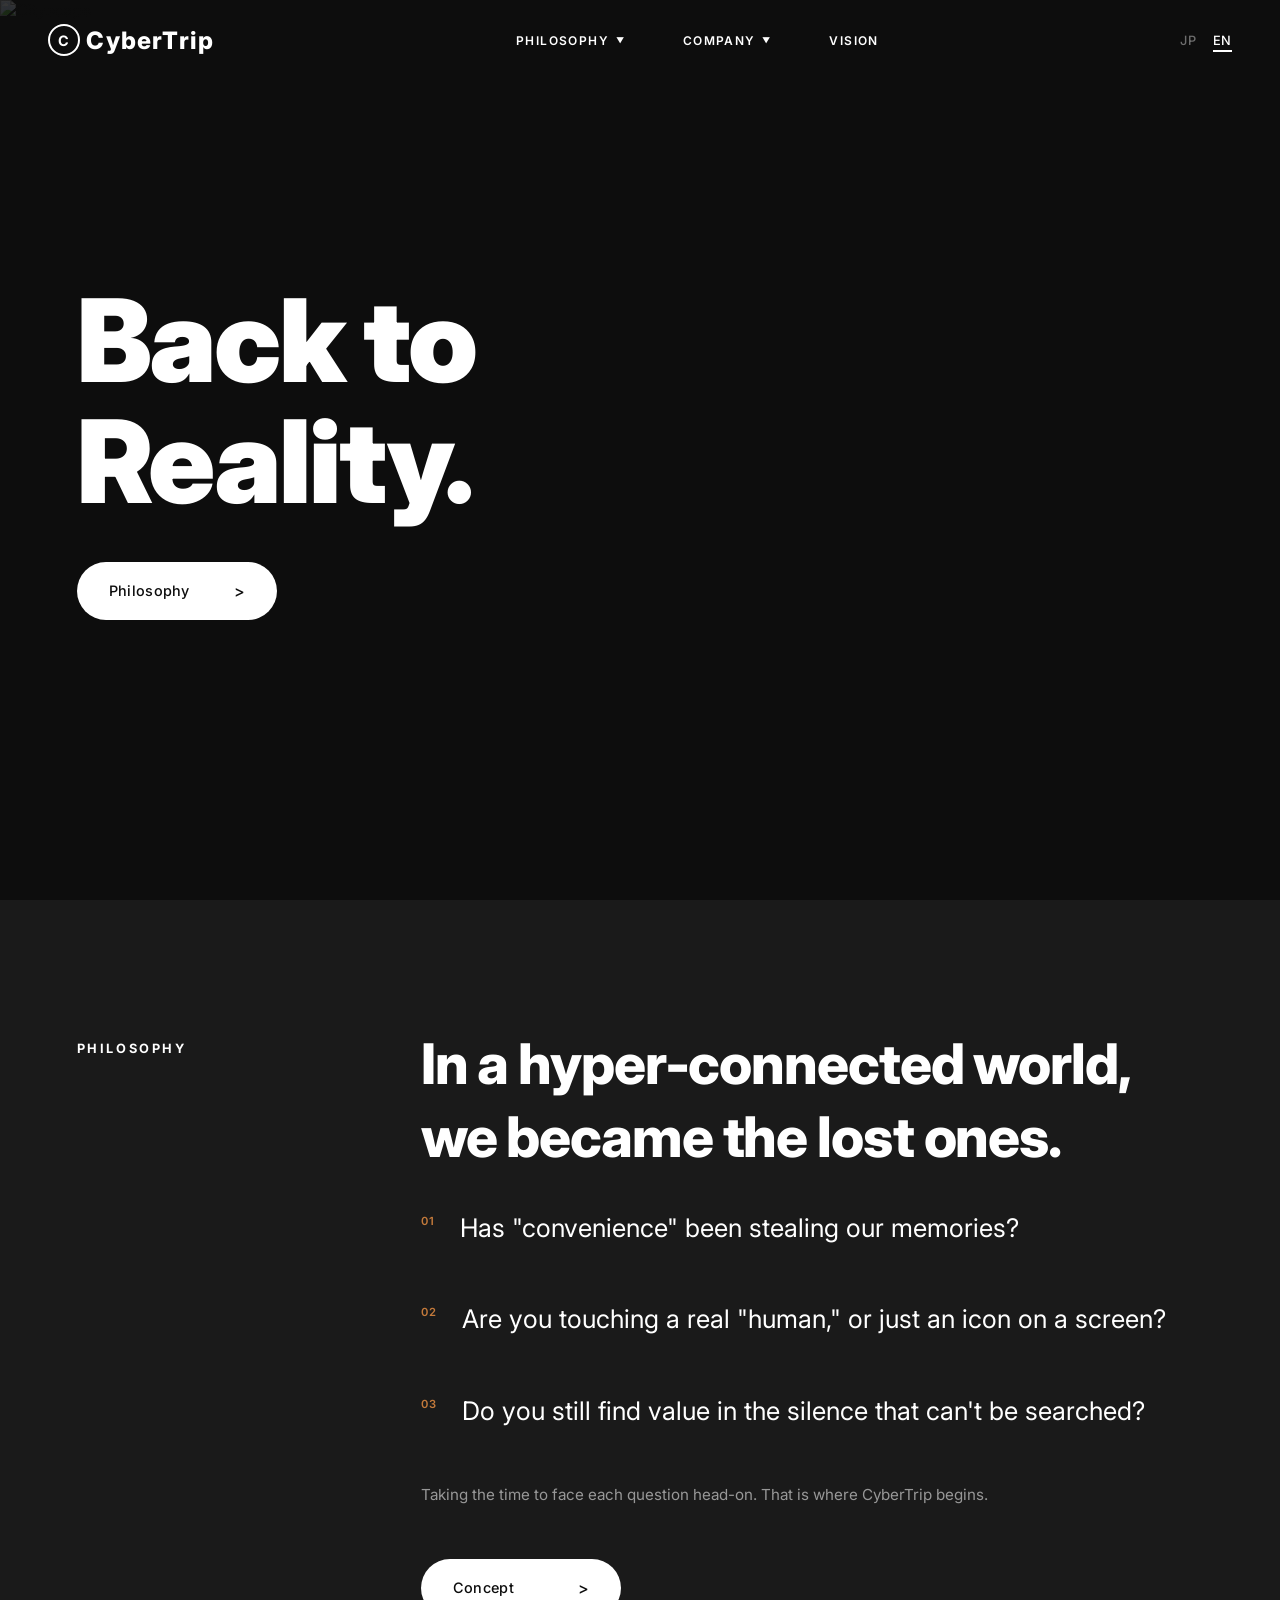
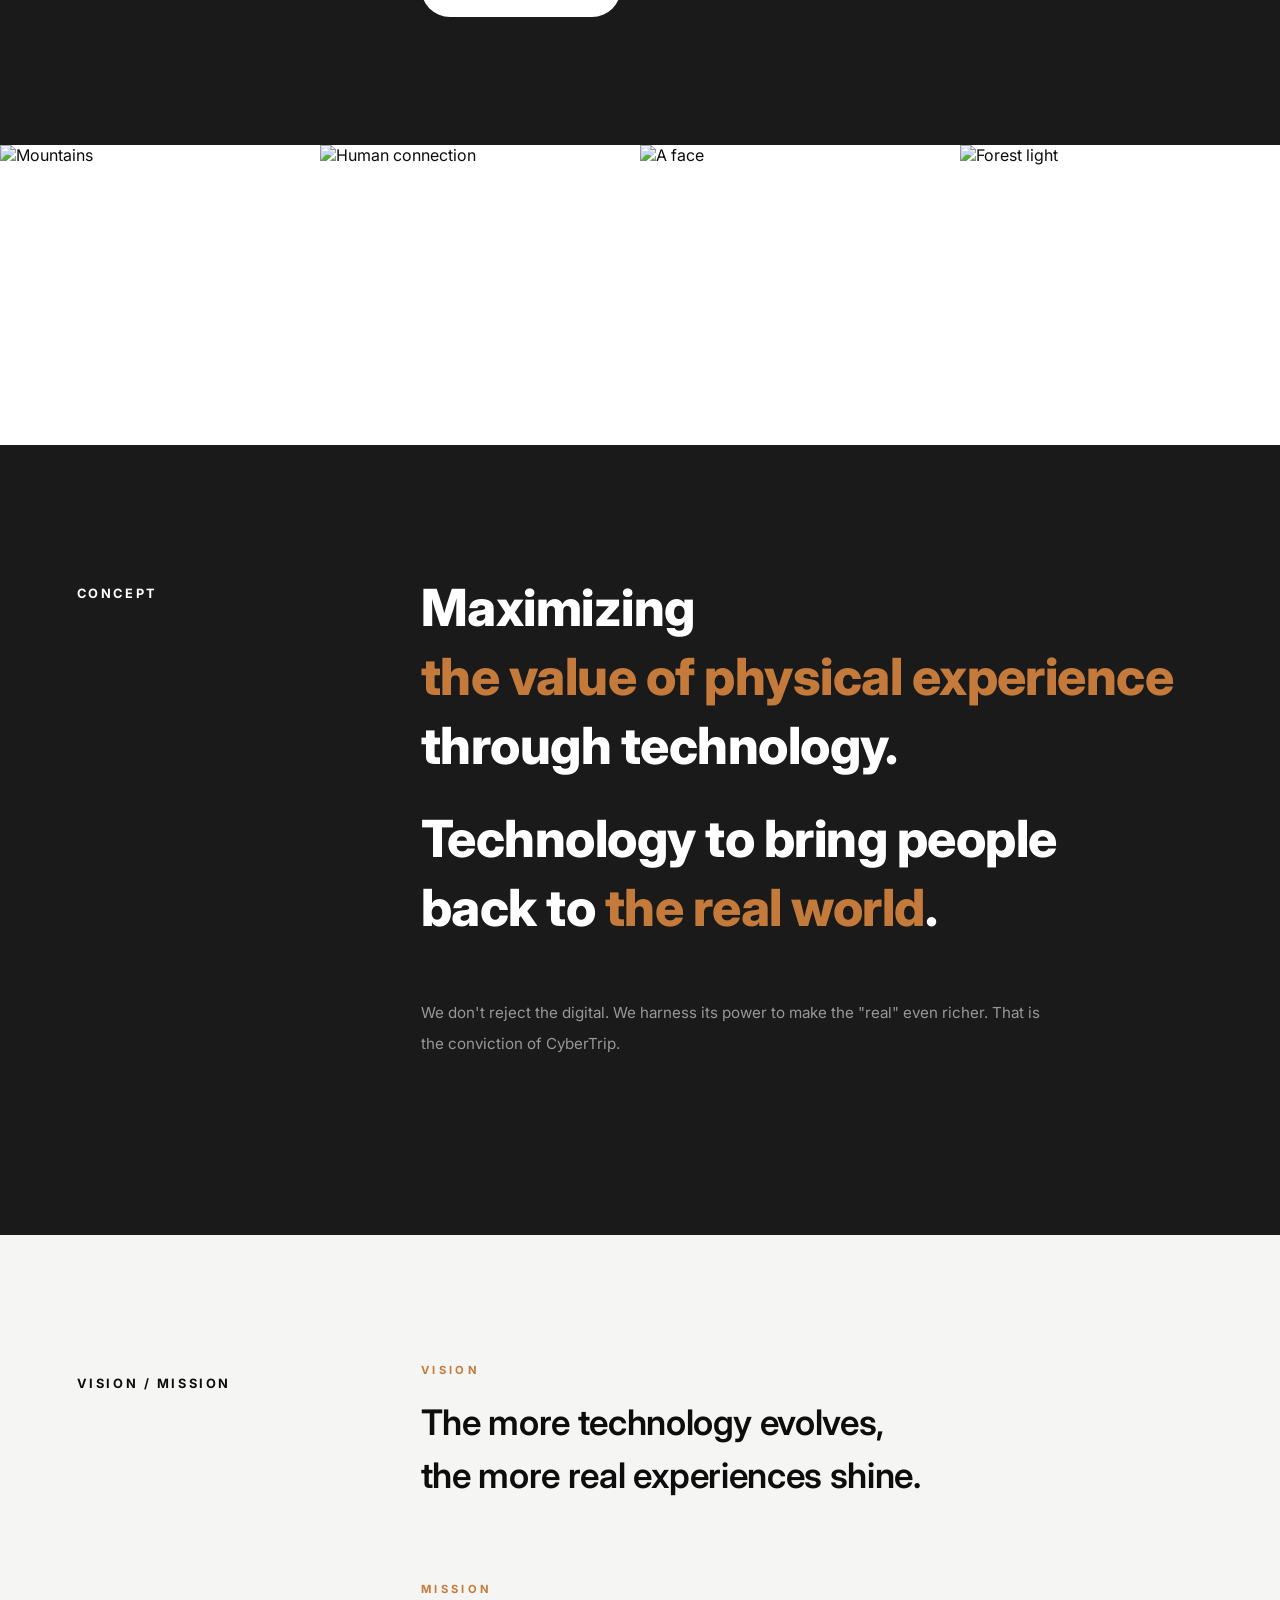
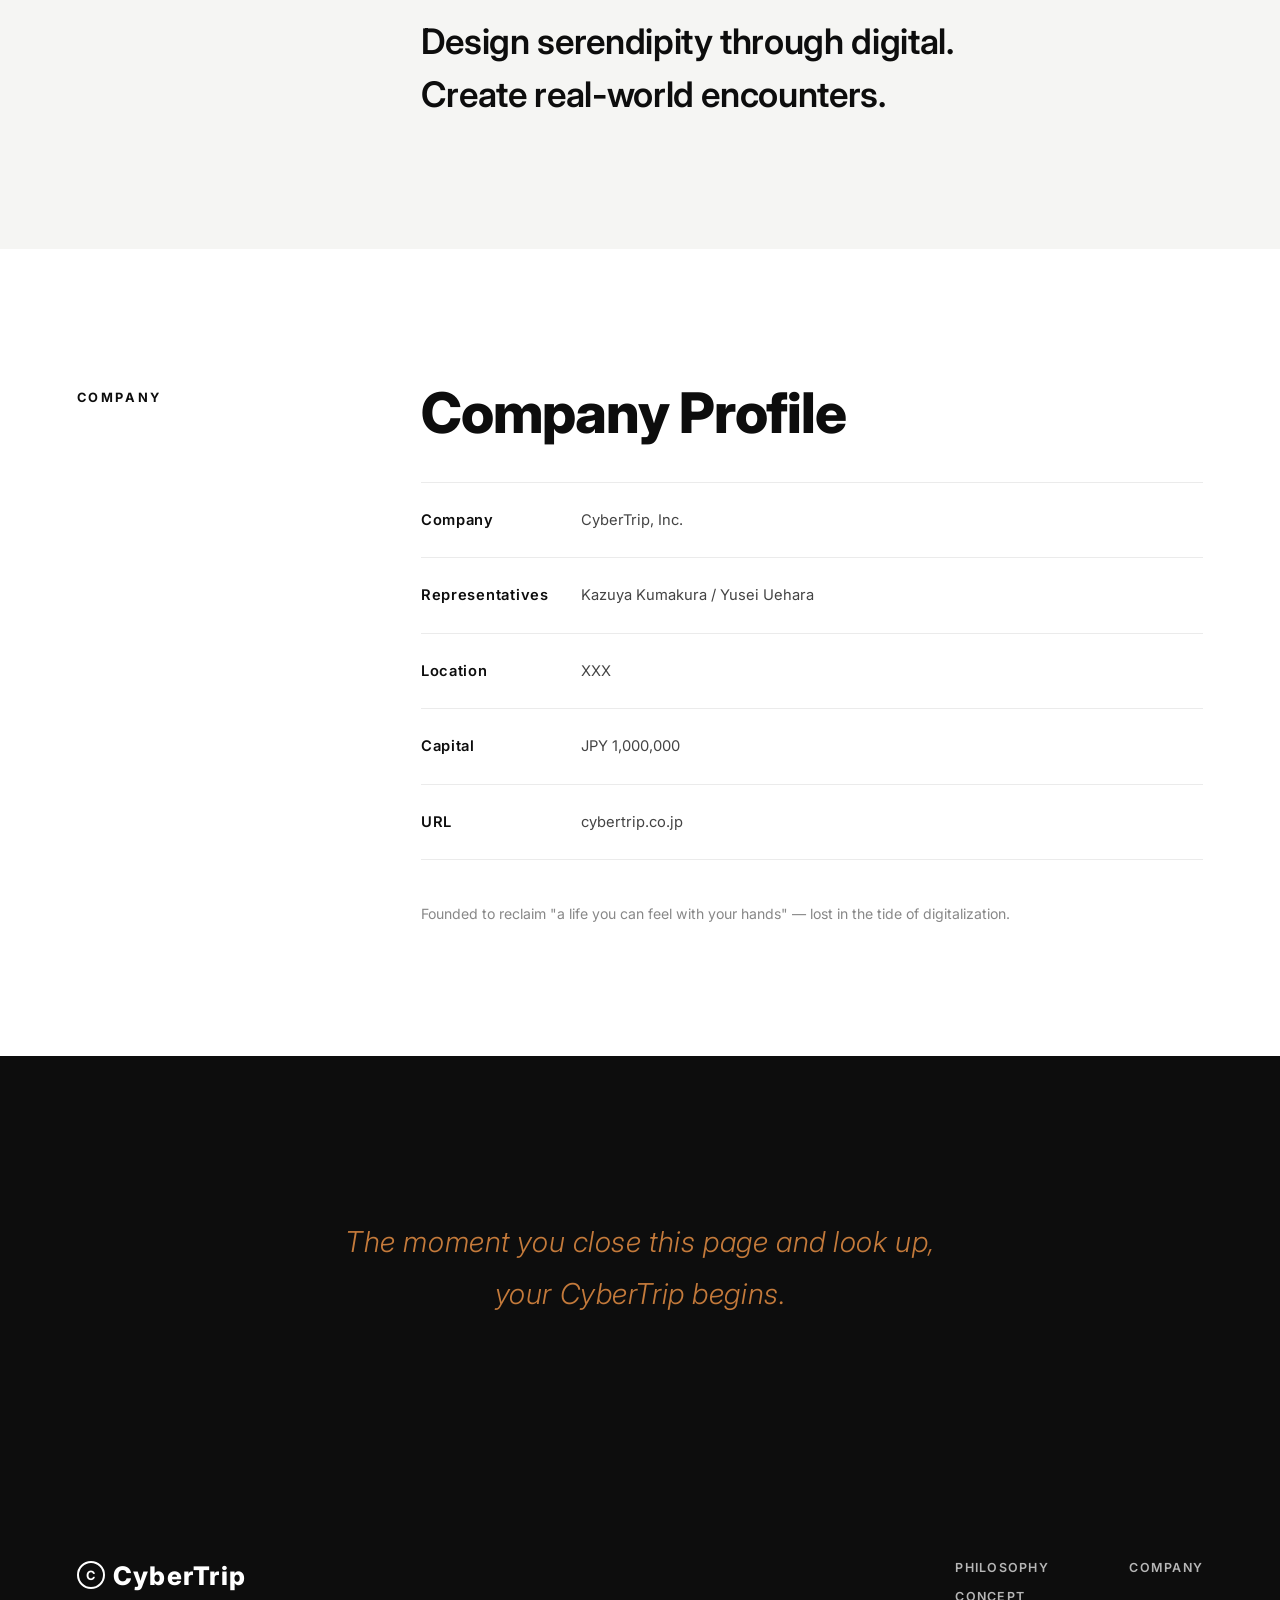
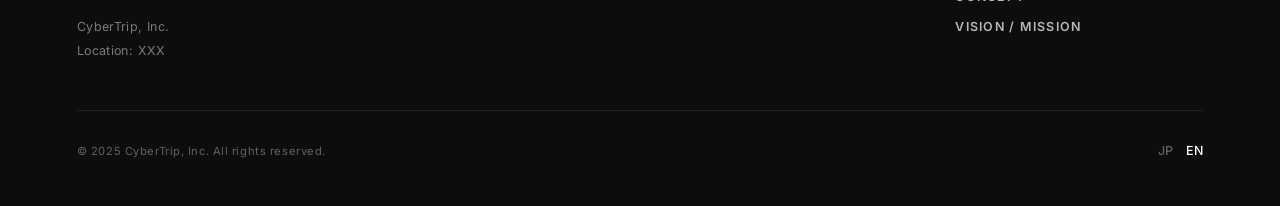
==== en/index.html @ 6051e89f "Initial commit: cybertrip website" ====
<!DOCTYPE html>
<html lang="en">
<head>
  <meta charset="UTF-8">
  <meta name="viewport" content="width=device-width, initial-scale=1.0">
  <title>CyberTrip — Back to Reality.</title>
  <meta name="description" content="Maximizing the value of physical experience through technology. Technology to bring people back to the real world. CyberTrip, Inc.">
  <link rel="canonical" href="https://cybertrip.co.jp/en/">
  <link rel="stylesheet" href="../css/style.css">
</head>
<body class="en">

  <!-- ======== HEADER ======== -->
  <header class="header header--hero">
    <a href="#" class="logo">
      <span class="logo-mark">C</span>
      CyberTrip
    </a>

    <nav class="nav-main">
      <!-- PHILOSOPHY -->
      <div class="nav-item">
        <a href="#philosophy">Philosophy <span class="nav-arrow">▼</span></a>
        <div class="mega-dropdown">
          <div class="mega-dropdown-inner">
            <div>
              <div class="mega-title">PHILOSOPHY</div>
              <a href="#philosophy" class="mega-top-link">Philosophy Top <span>></span></a>
            </div>
            <div class="mega-links">
              <a href="#philosophy">Our Questions</a>
              <a href="#concept">Concept</a>
              <a href="#vision">Vision / Mission</a>
            </div>
          </div>
        </div>
      </div>

      <!-- COMPANY -->
      <div class="nav-item">
        <a href="#company">Company <span class="nav-arrow">▼</span></a>
        <div class="mega-dropdown">
          <div class="mega-dropdown-inner">
            <div>
              <div class="mega-title">COMPANY</div>
              <a href="#company" class="mega-top-link">Company Profile <span>></span></a>
            </div>
            <div class="mega-links">
              <a href="#company">Profile</a>
              <a href="#vision">Vision / Mission</a>
            </div>
          </div>
        </div>
      </div>

      <!-- VISION -->
      <div class="nav-item">
        <a href="#vision">Vision</a>
      </div>
    </nav>

    <div class="lang-switch">
      <a href="../ja/">JP</a>
      <a href="../en/" class="active">EN</a>
    </div>

    <div class="hamburger" aria-label="Menu">
      <span></span><span></span><span></span>
    </div>
  </header>

  <!-- ======== HERO ======== -->
  <section class="hero">
    <div class="hero-bg">
      <img src="https://images.unsplash.com/photo-1477959858617-67f85cf4f1df?w=1920&q=80" alt="Cityscape">
      <div class="hero-bg-gradient"></div>
    </div>
    <div class="hero-clip">
      <img src="https://images.unsplash.com/photo-1501139083538-0139583c060f?w=1200&q=80" alt="Nature and time">
    </div>
    <div class="hero-content">
      <h1 class="hero-title">
        Back to<br>Reality.
      </h1>
      <a href="#philosophy" class="btn-pill btn-pill--white">
        Philosophy <span class="arrow">></span>
      </a>
    </div>
  </section>

  <!-- ======== PHILOSOPHY (dark) ======== -->
  <section class="section section--dark" id="philosophy">
    <div class="section-inner">
      <div class="section-label">Philosophy</div>
      <div>
        <h2 class="section-heading fade-up" style="color:#fff;">
          In a hyper-connected world,<br>we became the lost ones.
        </h2>
        <div class="philosophy-statements">
          <div class="philosophy-item">
            <span class="philosophy-num">01</span>
            <p class="philosophy-text">Has "convenience" been stealing our memories?</p>
          </div>
          <div class="philosophy-item">
            <span class="philosophy-num">02</span>
            <p class="philosophy-text">Are you touching a real "human," or just an icon on a screen?</p>
          </div>
          <div class="philosophy-item">
            <span class="philosophy-num">03</span>
            <p class="philosophy-text">Do you still find value in the silence that can't be searched?</p>
          </div>
        </div>
        <p class="section-body">
          Taking the time to face each question head-on. That is where CyberTrip begins.
        </p>
        <a href="#concept" class="btn-pill btn-pill--white">
          Concept <span class="arrow">></span>
        </a>
      </div>
    </div>
  </section>

  <!-- ======== IMAGE ROW ======== -->
  <div class="image-row">
    <div class="img-cell">
      <img src="https://images.unsplash.com/photo-1506905925346-21bda4d32df4?w=600&q=75" alt="Mountains">
    </div>
    <div class="img-cell">
      <img src="https://images.unsplash.com/photo-1529156069898-49953e39b3ac?w=600&q=75" alt="Human connection">
    </div>
    <div class="img-cell">
      <img src="https://images.unsplash.com/photo-1507003211169-0a1dd7228f2d?w=600&q=75" alt="A face">
    </div>
    <div class="img-cell">
      <img src="https://images.unsplash.com/photo-1441974231531-c6227db76b6e?w=600&q=75" alt="Forest light">
    </div>
  </div>

  <!-- ======== CONCEPT (dark) ======== -->
  <section class="section section--dark" id="concept">
    <div class="section-inner">
      <div class="section-label">Concept</div>
      <div class="concept-block">
        <p class="concept-text fade-up">
          Maximizing<br><span class="accent">the value of physical experience</span><br>through technology.
        </p>
        <p class="concept-text fade-up">
          Technology to bring people<br>back to <span class="accent">the real world</span>.
        </p>
        <p class="section-body" style="margin-top:2rem;">
          We don't reject the digital. We harness its power to make the "real" even richer. That is the conviction of CyberTrip.
        </p>
      </div>
    </div>
  </section>

  <!-- ======== VISION / MISSION (light) ======== -->
  <section class="section section--light" id="vision">
    <div class="section-inner">
      <div class="section-label">Vision / Mission</div>
      <div class="vm-blocks">
        <div class="vm-item">
          <div class="vm-label">Vision</div>
          <p class="vm-text">
            The more technology evolves,<br>the more real experiences shine.
          </p>
        </div>
        <div class="vm-item">
          <div class="vm-label">Mission</div>
          <p class="vm-text">
            Design serendipity through digital.<br>Create real-world encounters.
          </p>
        </div>
      </div>
    </div>
  </section>

  <!-- ======== COMPANY (white) ======== -->
  <section class="section section--white" id="company">
    <div class="section-inner">
      <div class="section-label">Company</div>
      <div>
        <h2 class="section-heading fade-up">Company Profile</h2>
        <div class="company-grid fade-up">
          <div class="company-row">
            <span class="company-key">Company</span>
            <span class="company-value">CyberTrip, Inc.</span>
          </div>
          <div class="company-row">
            <span class="company-key">Representatives</span>
            <span class="company-value">Kazuya Kumakura / Yusei Uehara</span>
          </div>
          <div class="company-row">
            <span class="company-key">Location</span>
            <span class="company-value">XXX</span>
          </div>
          <div class="company-row">
            <span class="company-key">Capital</span>
            <span class="company-value">JPY 1,000,000</span>
          </div>
          <div class="company-row">
            <span class="company-key">URL</span>
            <span class="company-value">cybertrip.co.jp</span>
          </div>
        </div>
        <p class="company-note fade-up">
          Founded to reclaim "a life you can feel with your hands" — lost in the tide of digitalization.
        </p>
      </div>
    </div>
  </section>

  <!-- ======== CLOSING ======== -->
  <section class="closing">
    <p class="closing-text">
      The moment you close this page and look up,<br>your CyberTrip begins.
    </p>
  </section>

  <!-- ======== FOOTER ======== -->
  <footer class="footer">
    <div class="footer-inner">
      <div>
        <div class="footer-logo">
          <span class="logo-mark">C</span>
          CyberTrip
        </div>
        <div class="footer-company-info">
          CyberTrip, Inc.<br>
          Location: XXX
        </div>
      </div>
      <div class="footer-links">
        <div class="footer-links-col">
          <a href="#philosophy">Philosophy</a>
          <a href="#concept">Concept</a>
          <a href="#vision">Vision / Mission</a>
        </div>
        <div class="footer-links-col">
          <a href="#company">Company</a>
        </div>
      </div>
    </div>
    <div class="footer-bottom">
      <span class="footer-copy">&copy; 2025 CyberTrip, Inc. All rights reserved.</span>
      <div class="footer-bottom-right">
        <div class="footer-lang">
          <a href="../ja/">JP</a>
          <a href="../en/" class="active">EN</a>
        </div>
      </div>
    </div>
  </footer>

  <script src="../js/script.js"></script>
</body>
</html>
---- css/style.css ----
/* ============================================
   CyberTrip Corporate Site
   CARTA-inspired modern corporate design
   ============================================ */

@import url('https://fonts.googleapis.com/css2?family=Inter:wght@300;400;500;600;700;800;900&family=Noto+Sans+JP:wght@300;400;500;600;700;800;900&family=Noto+Serif+JP:wght@300;400;500;600;700&display=swap');

/* --- Reset --- */
*, *::before, *::after {
  margin: 0;
  padding: 0;
  box-sizing: border-box;
}

:root {
  --black: #0d0d0d;
  --dark: #1a1a1a;
  --dark-gray: #2a2a2a;
  --mid-gray: #888;
  --light-gray: #f5f5f3;
  --white: #ffffff;
  --accent: #c47a3b;
  --font-en: 'Inter', -apple-system, BlinkMacSystemFont, sans-serif;
  --font-ja: 'Noto Sans JP', 'Hiragino Sans', sans-serif;
  --font-ja-serif: 'Noto Serif JP', 'Yu Mincho', serif;
  --header-h: 80px;
  --ease: cubic-bezier(0.25, 0.46, 0.45, 0.94);
}

html {
  scroll-behavior: smooth;
  -webkit-font-smoothing: antialiased;
  -moz-osx-font-smoothing: grayscale;
  font-size: 16px;
}

body {
  font-family: var(--font-ja);
  color: var(--black);
  background: var(--white);
  overflow-x: hidden;
}

body.en {
  font-family: var(--font-en);
}

a {
  color: inherit;
  text-decoration: none;
}

img {
  max-width: 100%;
  display: block;
}

/* ============================================
   HEADER / NAVIGATION
   ============================================ */
.header {
  position: fixed;
  top: 0;
  left: 0;
  width: 100%;
  height: var(--header-h);
  z-index: 1000;
  display: flex;
  align-items: center;
  justify-content: space-between;
  padding: 0 3rem;
  transition: background 0.4s ease, box-shadow 0.4s ease;
}

.header--hero {
  background: transparent;
}

.header--scrolled {
  background: rgba(13, 13, 13, 0.95);
  backdrop-filter: blur(10px);
  box-shadow: 0 1px 0 rgba(255,255,255,0.06);
}

/* Logo */
.logo {
  font-family: var(--font-en);
  font-size: 1.5rem;
  font-weight: 800;
  color: var(--white);
  letter-spacing: 0.05em;
  display: flex;
  align-items: center;
  gap: 0.4rem;
}

.logo-mark {
  width: 32px;
  height: 32px;
  border: 2.5px solid var(--white);
  border-radius: 50%;
  display: flex;
  align-items: center;
  justify-content: center;
  font-size: 0.9rem;
  font-weight: 700;
}

/* Main Nav */
.nav-main {
  display: flex;
  align-items: center;
  gap: 0;
}

.nav-item {
  position: relative;
}

.nav-item > a {
  display: flex;
  align-items: center;
  gap: 0.4rem;
  padding: 0 1.8rem;
  height: var(--header-h);
  font-family: var(--font-en);
  font-size: 0.75rem;
  font-weight: 600;
  letter-spacing: 0.12em;
  text-transform: uppercase;
  color: var(--white);
  transition: opacity 0.3s ease;
}

.nav-item > a:hover {
  opacity: 0.7;
}

.nav-arrow {
  font-size: 0.5rem;
  transition: transform 0.3s ease;
}

.nav-item:hover .nav-arrow {
  transform: rotate(180deg);
}

/* Mega Dropdown */
.mega-dropdown {
  position: absolute;
  top: var(--header-h);
  left: 50%;
  transform: translateX(-50%);
  background: var(--white);
  border-radius: 16px;
  padding: 2.5rem 3rem;
  min-width: 600px;
  box-shadow: 0 20px 60px rgba(0,0,0,0.15);
  opacity: 0;
  visibility: hidden;
  transition: all 0.35s var(--ease);
  pointer-events: none;
}

.nav-item:hover .mega-dropdown {
  opacity: 1;
  visibility: visible;
  pointer-events: auto;
  transform: translateX(-50%) translateY(0);
}

.mega-dropdown-inner {
  display: grid;
  grid-template-columns: 200px 1fr;
  gap: 2rem;
}

.mega-title {
  font-family: var(--font-en);
  font-size: 1.4rem;
  font-weight: 800;
  color: var(--black);
  letter-spacing: 0.02em;
}

.mega-top-link {
  display: flex;
  align-items: center;
  justify-content: space-between;
  margin-top: 1.2rem;
  padding-bottom: 1rem;
  border-bottom: 1px solid #e0e0e0;
  font-size: 0.85rem;
  font-weight: 500;
  color: var(--black);
  transition: color 0.3s;
}

.mega-top-link:hover {
  color: var(--accent);
}

.mega-links {
  display: grid;
  grid-template-columns: 1fr 1fr;
  gap: 0.8rem 2rem;
  align-content: start;
}

.mega-links a {
  display: flex;
  align-items: center;
  gap: 0.5rem;
  font-size: 0.85rem;
  font-weight: 600;
  color: var(--black);
  letter-spacing: 0.03em;
  padding: 0.4rem 0;
  transition: color 0.3s;
}

.mega-links a::before {
  content: '>';
  font-size: 0.7rem;
  color: var(--mid-gray);
}

.mega-links a:hover {
  color: var(--accent);
}

/* Language Switch */
.lang-switch {
  display: flex;
  align-items: center;
  gap: 1rem;
}

.lang-switch a {
  font-family: var(--font-en);
  font-size: 0.8rem;
  font-weight: 500;
  color: rgba(255,255,255,0.4);
  letter-spacing: 0.05em;
  transition: color 0.3s;
}

.lang-switch a:hover {
  color: var(--white);
}

.lang-switch a.active {
  color: var(--white);
  position: relative;
}

.lang-switch a.active::after {
  content: '';
  position: absolute;
  bottom: -4px;
  left: 0;
  width: 100%;
  height: 1.5px;
  background: var(--white);
}

/* Mobile hamburger */
.hamburger {
  display: none;
  flex-direction: column;
  gap: 6px;
  cursor: pointer;
  padding: 8px;
  z-index: 1100;
}

.hamburger span {
  width: 24px;
  height: 1.5px;
  background: var(--white);
  transition: all 0.3s ease;
}

.hamburger.open span:nth-child(1) {
  transform: rotate(45deg) translate(5px, 5px);
}
.hamburger.open span:nth-child(2) {
  opacity: 0;
}
.hamburger.open span:nth-child(3) {
  transform: rotate(-45deg) translate(5px, -5px);
}

/* ============================================
   HERO SECTION
   ============================================ */
.hero {
  position: relative;
  width: 100%;
  height: 100vh;
  min-height: 600px;
  display: flex;
  align-items: center;
  overflow: hidden;
  background: var(--black);
}

.hero-bg {
  position: absolute;
  inset: 0;
  z-index: 0;
}

.hero-bg img {
  width: 100%;
  height: 100%;
  object-fit: cover;
  opacity: 0.55;
}

.hero-bg-gradient {
  position: absolute;
  inset: 0;
  background: linear-gradient(
    180deg,
    rgba(13,13,13,0.7) 0%,
    rgba(13,13,13,0.3) 40%,
    rgba(13,13,13,0.5) 100%
  );
}

/* Diagonal clip decoration */
.hero-clip {
  position: absolute;
  bottom: 0;
  right: 0;
  width: 55%;
  height: 100%;
  clip-path: polygon(25% 0, 100% 0, 100% 100%, 0 100%);
  z-index: 1;
}

.hero-clip img {
  width: 100%;
  height: 100%;
  object-fit: cover;
  opacity: 0.45;
}

.hero-content {
  position: relative;
  z-index: 5;
  padding: 0 6%;
  max-width: 1000px;
}

.hero-title {
  font-family: var(--font-en);
  font-size: clamp(3.5rem, 9vw, 8rem);
  font-weight: 900;
  color: var(--white);
  line-height: 1.05;
  letter-spacing: -0.02em;
  margin-bottom: 2.5rem;
}

.hero-title-ja {
  font-family: var(--font-ja);
  font-size: clamp(1.8rem, 4vw, 3.2rem);
  font-weight: 700;
  color: var(--white);
  line-height: 1.6;
  letter-spacing: 0.05em;
  margin-bottom: 2.5rem;
}

/* Pill button */
.btn-pill {
  display: inline-flex;
  align-items: center;
  justify-content: space-between;
  gap: 2rem;
  padding: 1.2rem 2rem;
  min-width: 200px;
  border-radius: 60px;
  font-family: var(--font-en);
  font-size: 0.9rem;
  font-weight: 500;
  letter-spacing: 0.02em;
  transition: all 0.4s var(--ease);
  cursor: pointer;
  border: none;
}

.btn-pill--white {
  background: var(--white);
  color: var(--black);
}

.btn-pill--white:hover {
  background: var(--light-gray);
  transform: translateY(-2px);
  box-shadow: 0 8px 30px rgba(0,0,0,0.2);
}

.btn-pill--dark {
  background: var(--black);
  color: var(--white);
}

.btn-pill--dark:hover {
  background: var(--dark);
  transform: translateY(-2px);
  box-shadow: 0 8px 30px rgba(0,0,0,0.15);
}

.btn-pill .arrow {
  font-size: 1rem;
  transition: transform 0.3s ease;
}

.btn-pill:hover .arrow {
  transform: translateX(4px);
}

/* ============================================
   CONTENT SECTIONS
   ============================================ */
.section {
  padding: 8rem 6%;
  position: relative;
}

.section--dark {
  background: var(--dark);
  color: var(--white);
}

.section--light {
  background: var(--light-gray);
  color: var(--black);
}

.section--white {
  background: var(--white);
  color: var(--black);
}

.section-inner {
  max-width: 1200px;
  margin: 0 auto;
  display: grid;
  grid-template-columns: 280px 1fr;
  gap: 4rem;
  align-items: start;
}

.section-label {
  font-family: var(--font-en);
  font-size: 0.8rem;
  font-weight: 700;
  letter-spacing: 0.2em;
  text-transform: uppercase;
  padding-top: 0.8rem;
}

.section-heading {
  font-size: clamp(2rem, 5vw, 3.5rem);
  font-weight: 800;
  line-height: 1.3;
  margin-bottom: 2rem;
}

.en .section-heading {
  font-family: var(--font-en);
  letter-spacing: -0.02em;
}

.section-body {
  font-size: 0.95rem;
  line-height: 2;
  color: var(--mid-gray);
  margin-bottom: 3rem;
  max-width: 640px;
}

.section--dark .section-body {
  color: rgba(255,255,255,0.55);
}

.section-btn {
  margin-top: 1rem;
}

/* ============================================
   PHILOSOPHY — Statements (dark section)
   ============================================ */
.philosophy-statements {
  display: flex;
  flex-direction: column;
  gap: 3rem;
  margin-bottom: 3rem;
}

.philosophy-item {
  display: flex;
  align-items: flex-start;
  gap: 1.5rem;
  opacity: 0;
  transform: translateY(30px);
  transition: all 0.8s var(--ease);
}

.philosophy-item.visible {
  opacity: 1;
  transform: translateY(0);
}

.philosophy-num {
  font-family: var(--font-en);
  font-size: 0.7rem;
  font-weight: 600;
  letter-spacing: 0.15em;
  color: var(--accent);
  padding-top: 0.5rem;
  flex-shrink: 0;
}

.philosophy-text {
  font-family: var(--font-ja-serif);
  font-size: clamp(1.1rem, 2vw, 1.5rem);
  font-weight: 400;
  line-height: 2;
  letter-spacing: 0.08em;
  color: var(--white);
}

.en .philosophy-text {
  font-family: var(--font-en);
  font-size: clamp(1.2rem, 2.2vw, 1.6rem);
  font-weight: 400;
  letter-spacing: 0;
  line-height: 1.7;
}

/* ============================================
   CONCEPT SECTION (full-bleed dark)
   ============================================ */
.concept-block {
  display: flex;
  flex-direction: column;
  gap: 1.5rem;
}

.concept-text {
  font-size: clamp(1.6rem, 4vw, 3rem);
  font-weight: 800;
  line-height: 1.5;
  letter-spacing: 0.02em;
}

.en .concept-text {
  font-family: var(--font-en);
  font-size: clamp(1.8rem, 4.5vw, 3.2rem);
  letter-spacing: -0.01em;
  line-height: 1.35;
}

.concept-text .accent {
  color: var(--accent);
}

/* ============================================
   VISION / MISSION (light section)
   ============================================ */
.vm-blocks {
  display: flex;
  flex-direction: column;
  gap: 5rem;
}

.vm-item {
  opacity: 0;
  transform: translateY(30px);
  transition: all 0.8s var(--ease);
}

.vm-item.visible {
  opacity: 1;
  transform: translateY(0);
}

.vm-label {
  font-family: var(--font-en);
  font-size: 0.7rem;
  font-weight: 700;
  letter-spacing: 0.3em;
  text-transform: uppercase;
  color: var(--accent);
  margin-bottom: 1.2rem;
}

.vm-text {
  font-size: clamp(1.3rem, 2.5vw, 2rem);
  font-weight: 600;
  line-height: 1.8;
  letter-spacing: 0.05em;
}

.en .vm-text {
  font-family: var(--font-en);
  font-size: clamp(1.4rem, 2.8vw, 2.2rem);
  font-weight: 600;
  letter-spacing: -0.01em;
  line-height: 1.5;
}

/* ============================================
   COMPANY PROFILE
   ============================================ */
.company-grid {
  display: grid;
  grid-template-columns: 1fr;
  gap: 0;
}

.company-row {
  display: grid;
  grid-template-columns: 160px 1fr;
  padding: 1.5rem 0;
  border-bottom: 1px solid rgba(0,0,0,0.08);
  font-size: 0.92rem;
  line-height: 1.8;
}

.company-row:first-child {
  border-top: 1px solid rgba(0,0,0,0.08);
}

.company-key {
  font-weight: 600;
  color: var(--black);
  letter-spacing: 0.05em;
}

.company-value {
  color: #444;
}

.en .company-key {
  font-family: var(--font-en);
  font-weight: 600;
}

.en .company-value {
  font-family: var(--font-en);
}

.company-note {
  margin-top: 2.5rem;
  font-size: 0.88rem;
  line-height: 2;
  color: var(--mid-gray);
}

/* ============================================
   CLOSING MESSAGE
   ============================================ */
.closing {
  padding: 10rem 6%;
  background: var(--black);
  display: flex;
  align-items: center;
  justify-content: center;
  text-align: center;
}

.closing-text {
  font-family: var(--font-ja-serif);
  font-size: clamp(1.1rem, 2.5vw, 1.6rem);
  font-weight: 400;
  color: var(--accent);
  letter-spacing: 0.12em;
  line-height: 2.4;
  opacity: 0;
  transform: translateY(30px);
  transition: all 1.2s var(--ease);
}

.closing-text.visible {
  opacity: 1;
  transform: translateY(0);
}

.en .closing-text {
  font-family: var(--font-en);
  font-size: clamp(1.2rem, 2.8vw, 1.8rem);
  font-weight: 300;
  font-style: italic;
  letter-spacing: 0.02em;
  line-height: 1.8;
}

/* ============================================
   FOOTER
   ============================================ */
.footer {
  background: var(--black);
  color: var(--white);
  padding: 5rem 6% 3rem;
}

.footer-inner {
  max-width: 1200px;
  margin: 0 auto;
  display: grid;
  grid-template-columns: 1fr auto;
  gap: 3rem;
}

.footer-logo {
  font-family: var(--font-en);
  font-size: 1.6rem;
  font-weight: 800;
  letter-spacing: 0.05em;
  margin-bottom: 1.5rem;
  display: flex;
  align-items: center;
  gap: 0.5rem;
}

.footer-logo .logo-mark {
  width: 28px;
  height: 28px;
  border-width: 2px;
  font-size: 0.8rem;
}

.footer-company-info {
  font-size: 0.78rem;
  color: rgba(255,255,255,0.45);
  line-height: 1.9;
  letter-spacing: 0.03em;
}

.footer-links {
  display: flex;
  gap: 3rem;
}

.footer-links-col {
  display: flex;
  flex-direction: column;
  gap: 0.9rem;
}

.footer-links-col a {
  font-family: var(--font-en);
  font-size: 0.78rem;
  font-weight: 600;
  letter-spacing: 0.1em;
  text-transform: uppercase;
  color: rgba(255,255,255,0.7);
  transition: color 0.3s;
}

.footer-links-col a:hover {
  color: var(--white);
}

.footer-bottom {
  max-width: 1200px;
  margin: 3rem auto 0;
  padding-top: 2rem;
  border-top: 1px solid rgba(255,255,255,0.08);
  display: flex;
  justify-content: space-between;
  align-items: center;
}

.footer-copy {
  font-family: var(--font-en);
  font-size: 0.7rem;
  color: rgba(255,255,255,0.35);
  letter-spacing: 0.05em;
}

.footer-bottom-right {
  display: flex;
  align-items: center;
  gap: 1.5rem;
}

.footer-social {
  display: flex;
  gap: 0.8rem;
}

.footer-social a {
  width: 36px;
  height: 36px;
  border-radius: 50%;
  border: 1px solid rgba(255,255,255,0.2);
  display: flex;
  align-items: center;
  justify-content: center;
  font-size: 0.8rem;
  color: rgba(255,255,255,0.7);
  transition: all 0.3s;
}

.footer-social a:hover {
  border-color: var(--white);
  color: var(--white);
}

.footer-lang {
  display: flex;
  gap: 0.8rem;
}

.footer-lang a {
  font-family: var(--font-en);
  font-size: 0.78rem;
  font-weight: 500;
  color: rgba(255,255,255,0.35);
  transition: color 0.3s;
}

.footer-lang a:hover,
.footer-lang a.active {
  color: var(--white);
}

/* ============================================
   IMAGE GALLERY ROW (between sections)
   ============================================ */
.image-row {
  display: grid;
  grid-template-columns: repeat(4, 1fr);
  height: 300px;
  overflow: hidden;
}

.image-row .img-cell {
  overflow: hidden;
  position: relative;
}

.image-row .img-cell img {
  width: 100%;
  height: 100%;
  object-fit: cover;
  transition: transform 0.6s var(--ease);
}

.image-row .img-cell:hover img {
  transform: scale(1.05);
}

/* Placeholder for images using CSS gradients */
.img-placeholder {
  width: 100%;
  height: 100%;
}

.img-placeholder--1 {
  background: linear-gradient(135deg, #2a2a2a 0%, #444 50%, #2a2a2a 100%);
}
.img-placeholder--2 {
  background: linear-gradient(135deg, #3a3530 0%, #5a4f45 50%, #3a3530 100%);
}
.img-placeholder--3 {
  background: linear-gradient(135deg, #1a2a1a 0%, #3a4a3a 50%, #1a2a1a 100%);
}
.img-placeholder--4 {
  background: linear-gradient(135deg, #2a2a3a 0%, #4a4a5a 50%, #2a2a3a 100%);
}

/* ============================================
   SCROLL ANIMATIONS
   ============================================ */
.fade-up {
  opacity: 0;
  transform: translateY(40px);
  transition: all 0.9s var(--ease);
}

.fade-up.visible {
  opacity: 1;
  transform: translateY(0);
}

.fade-in {
  opacity: 0;
  transition: opacity 1s var(--ease);
}

.fade-in.visible {
  opacity: 1;
}

/* ============================================
   LANGUAGE SELECTOR PAGE
   ============================================ */
.lang-select-page {
  min-height: 100vh;
  background: var(--black);
  display: flex;
  flex-direction: column;
  align-items: center;
  justify-content: center;
  gap: 4rem;
}

.lang-select-logo {
  font-family: var(--font-en);
  font-size: clamp(2.5rem, 6vw, 5rem);
  font-weight: 900;
  color: var(--white);
  letter-spacing: 0.04em;
}

.lang-select-links {
  display: flex;
  gap: 3rem;
  align-items: center;
}

.lang-select-links a {
  font-family: var(--font-en);
  color: rgba(255,255,255,0.5);
  font-size: 1rem;
  font-weight: 500;
  letter-spacing: 0.15em;
  padding: 1.2rem 2.5rem;
  border: 1px solid rgba(255,255,255,0.12);
  border-radius: 60px;
  transition: all 0.4s var(--ease);
}

.lang-select-links a:hover {
  color: var(--white);
  border-color: var(--white);
  background: rgba(255,255,255,0.05);
}

.lang-select-divider {
  color: rgba(255,255,255,0.15);
  font-weight: 200;
  font-size: 1.5rem;
}

/* ============================================
   RESPONSIVE
   ============================================ */
@media (max-width: 1024px) {
  .section-inner {
    grid-template-columns: 1fr;
    gap: 2rem;
  }

  .mega-dropdown {
    min-width: 400px;
  }
}

@media (max-width: 768px) {
  :root {
    --header-h: 64px;
  }

  .header {
    padding: 0 1.5rem;
  }

  .nav-main {
    display: none;
  }

  .nav-main.open {
    display: flex;
    flex-direction: column;
    position: fixed;
    top: 0;
    left: 0;
    width: 100%;
    height: 100vh;
    background: rgba(13,13,13,0.98);
    padding: 100px 2rem 2rem;
    align-items: flex-start;
    gap: 0;
    z-index: 1050;
  }

  .nav-main.open .nav-item > a {
    padding: 1rem 0;
    font-size: 1rem;
    height: auto;
  }

  .nav-main.open .mega-dropdown {
    display: none;
  }

  .hamburger {
    display: flex;
  }

  .hero-content {
    padding: 0 1.5rem;
  }

  .hero-title {
    font-size: clamp(2.5rem, 12vw, 4.5rem);
  }

  .hero-title-ja {
    font-size: clamp(1.5rem, 6vw, 2.2rem);
  }

  .section {
    padding: 5rem 1.5rem;
  }

  .section-inner {
    grid-template-columns: 1fr;
    gap: 1.5rem;
  }

  .company-row {
    grid-template-columns: 120px 1fr;
  }

  .footer-inner {
    grid-template-columns: 1fr;
  }

  .footer-bottom {
    flex-direction: column;
    gap: 1.5rem;
    text-align: center;
  }

  .image-row {
    grid-template-columns: repeat(2, 1fr);
    height: 200px;
  }

  .lang-select-links {
    flex-direction: column;
    gap: 1.5rem;
  }

  .lang-select-divider {
    display: none;
  }

  .closing {
    padding: 6rem 1.5rem;
  }
}
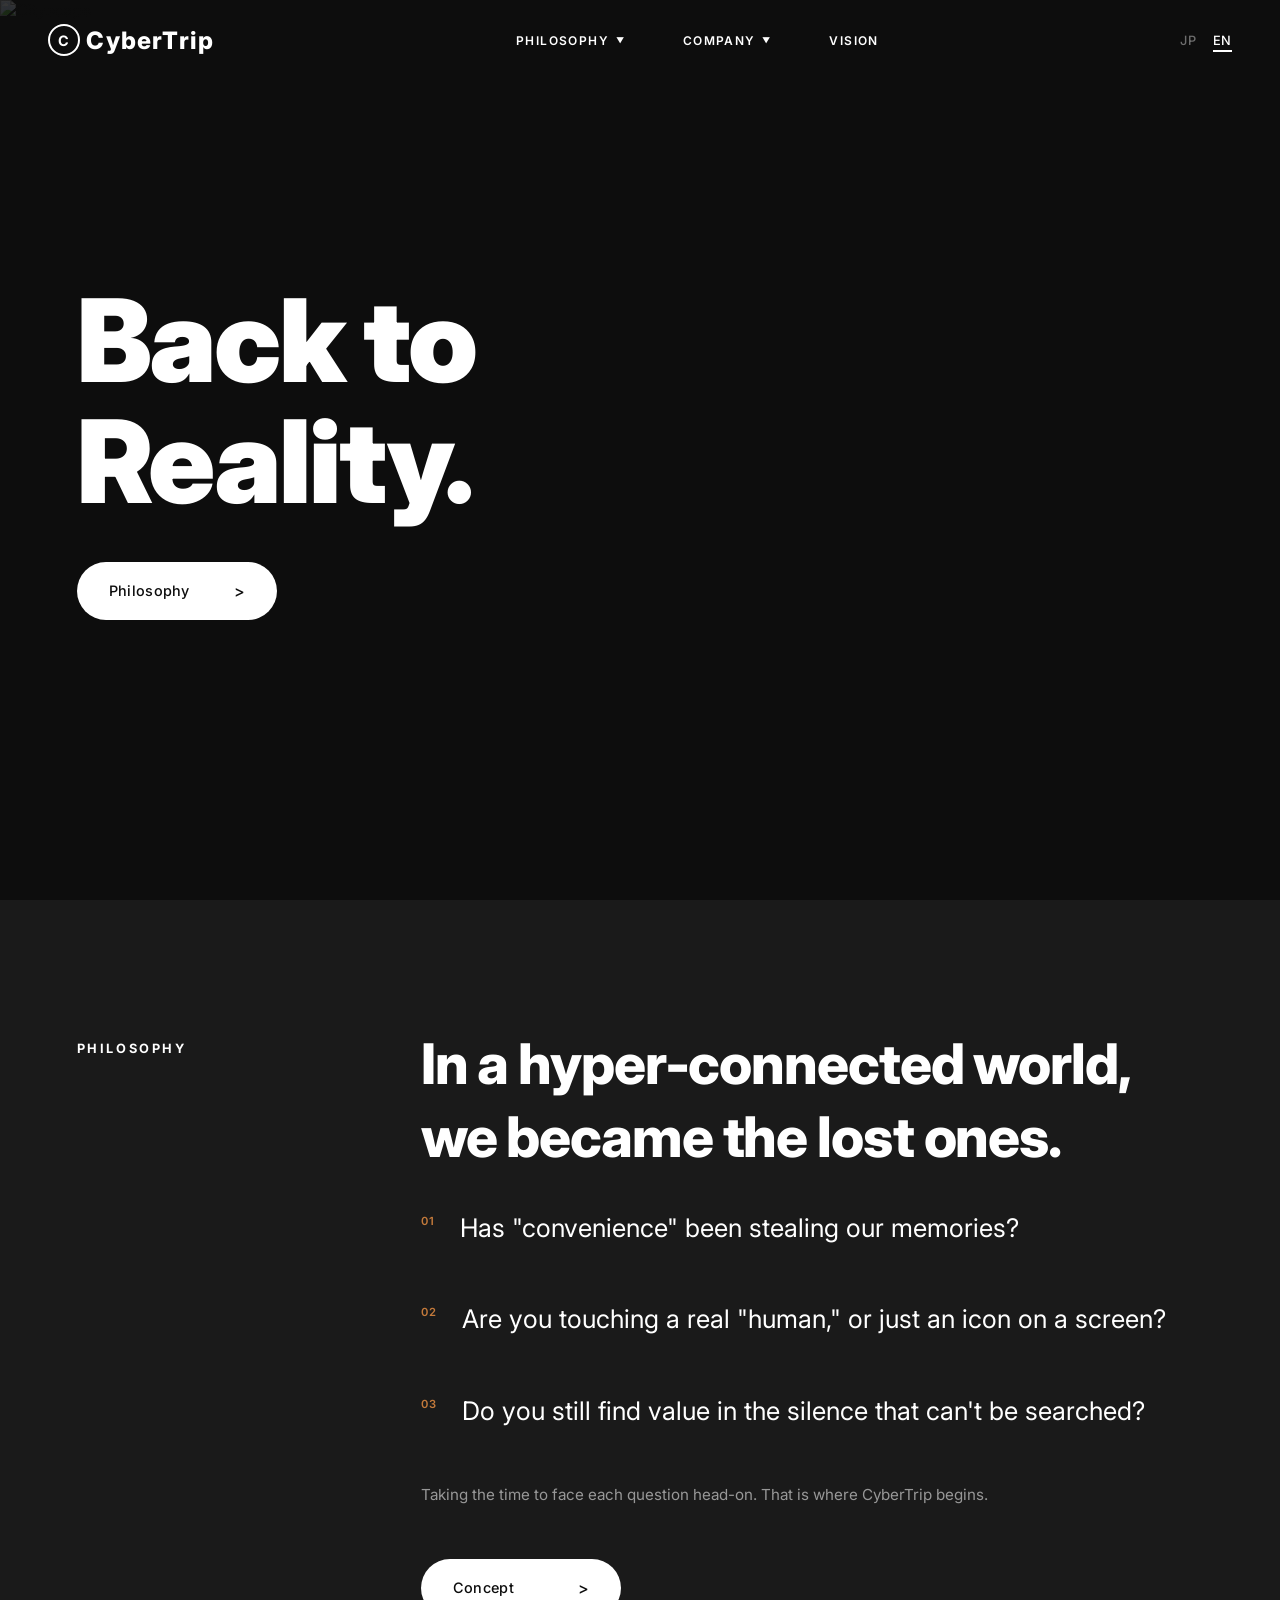
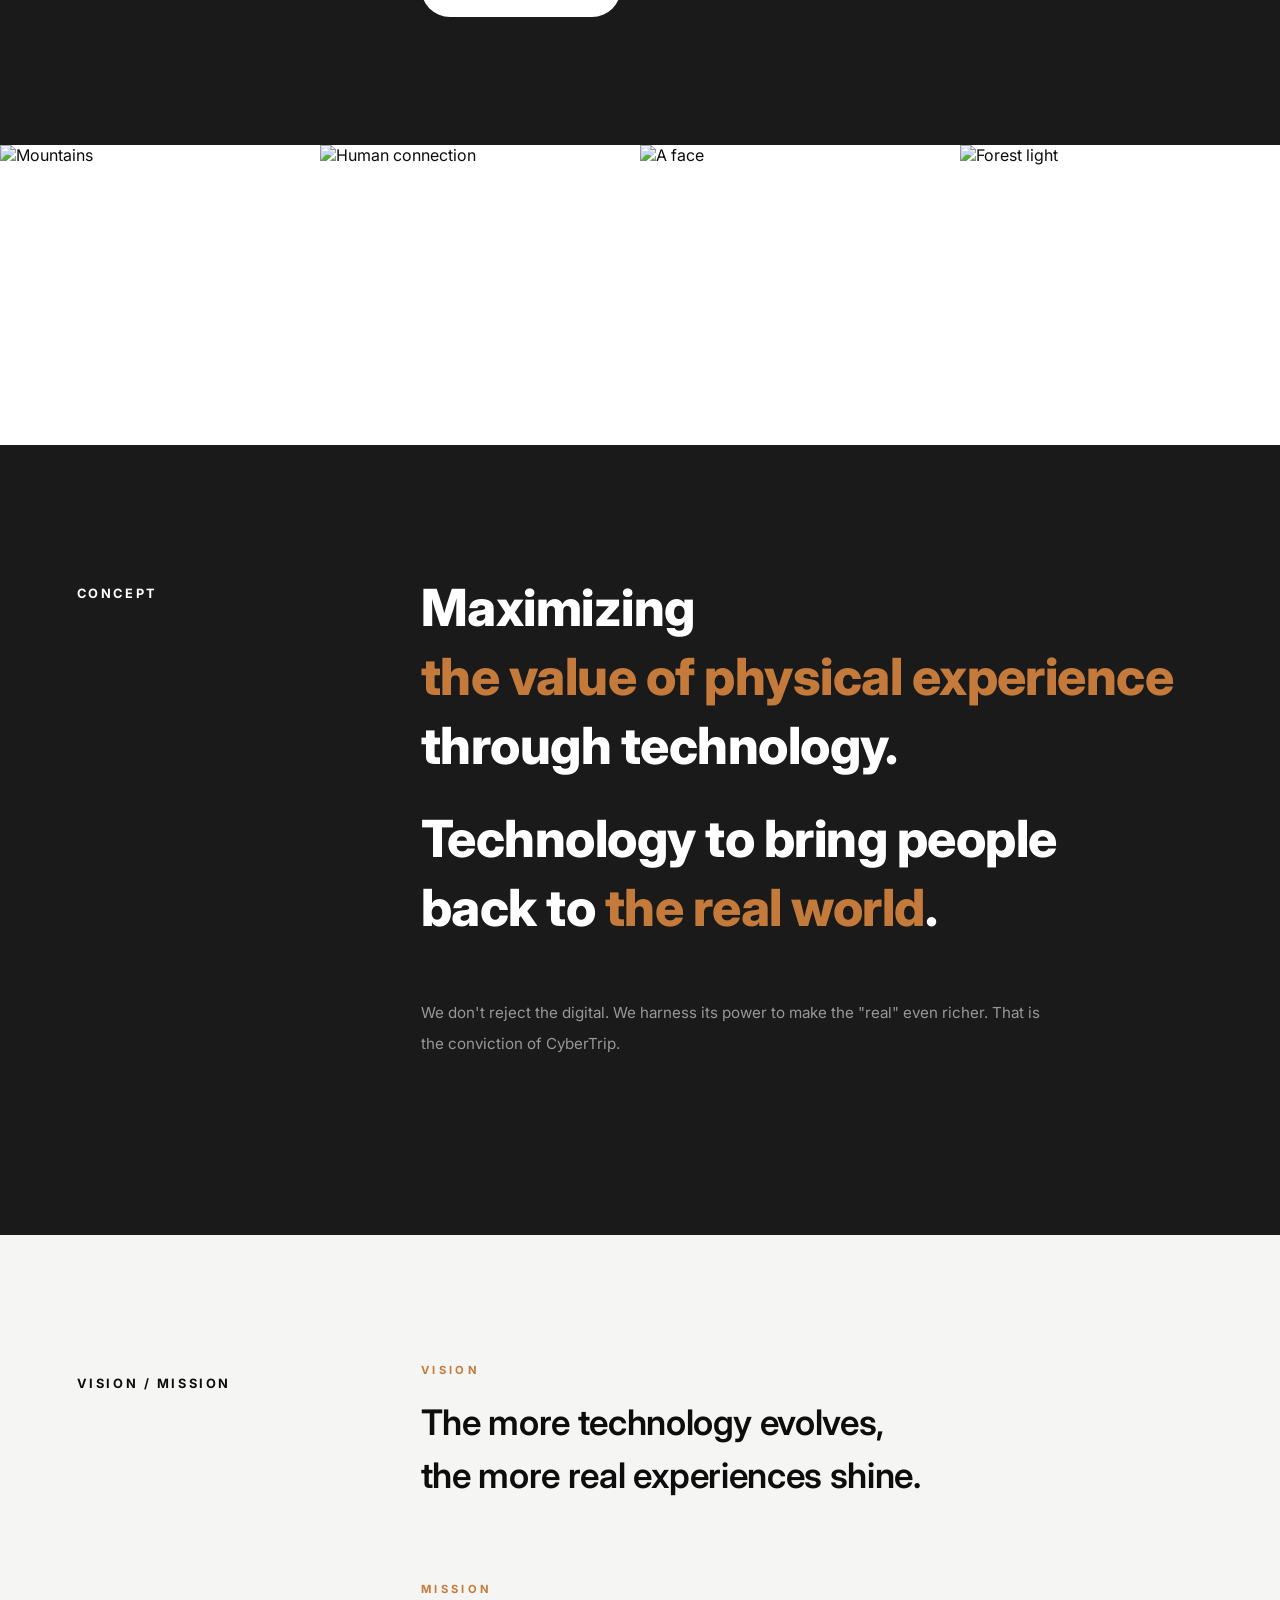
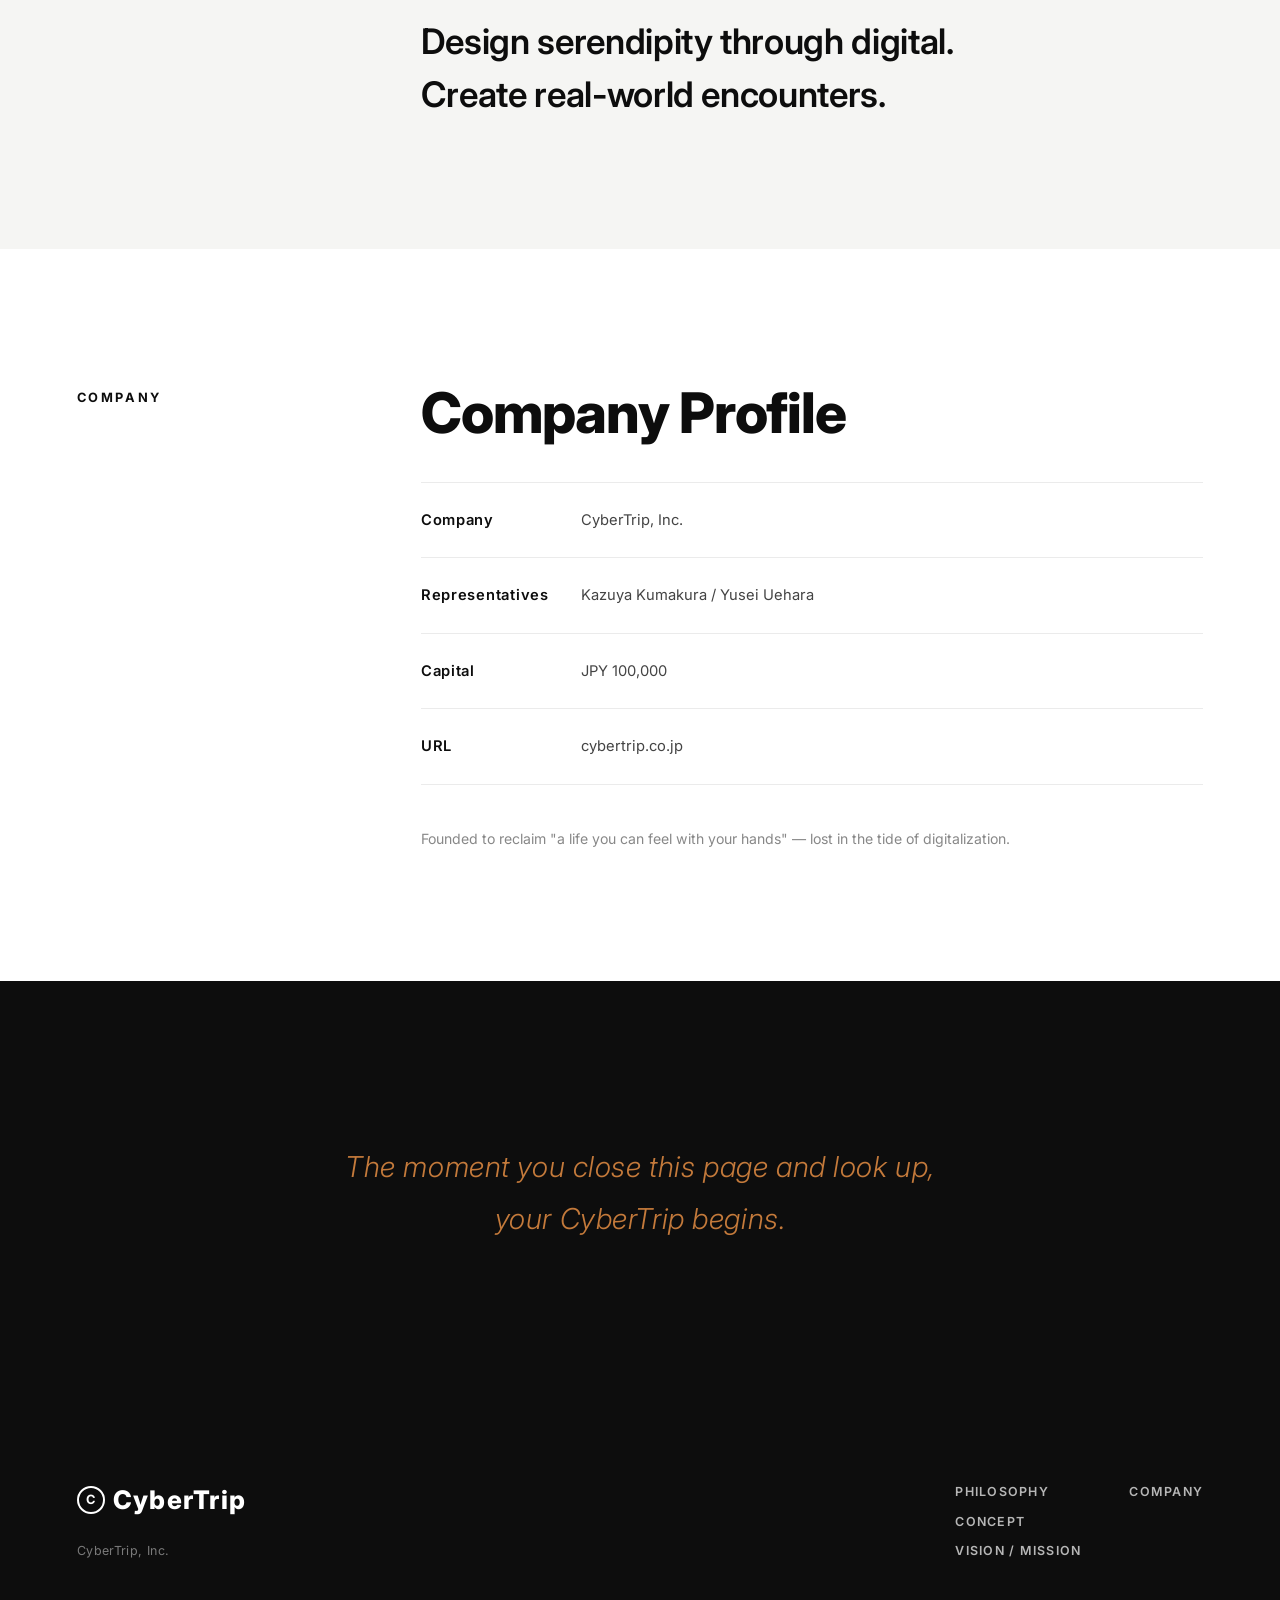
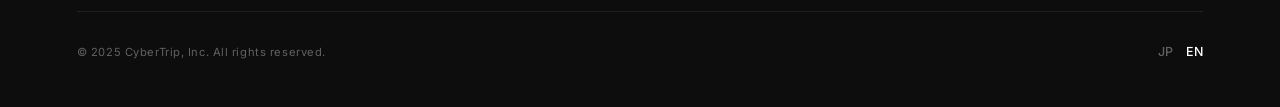
==== commit a62b22bf: "update" ====
--- a/en/index.html
+++ b/en/index.html
@@ -191,12 +191,8 @@
             <span class="company-value">Kazuya Kumakura / Yusei Uehara</span>
           </div>
           <div class="company-row">
-            <span class="company-key">Location</span>
-            <span class="company-value">XXX</span>
-          </div>
-          <div class="company-row">
             <span class="company-key">Capital</span>
-            <span class="company-value">JPY 1,000,000</span>
+            <span class="company-value">JPY 100,000</span>
           </div>
           <div class="company-row">
             <span class="company-key">URL</span>
@@ -226,8 +222,7 @@
           CyberTrip
         </div>
         <div class="footer-company-info">
-          CyberTrip, Inc.<br>
-          Location: XXX
+          CyberTrip, Inc.
         </div>
       </div>
       <div class="footer-links">
